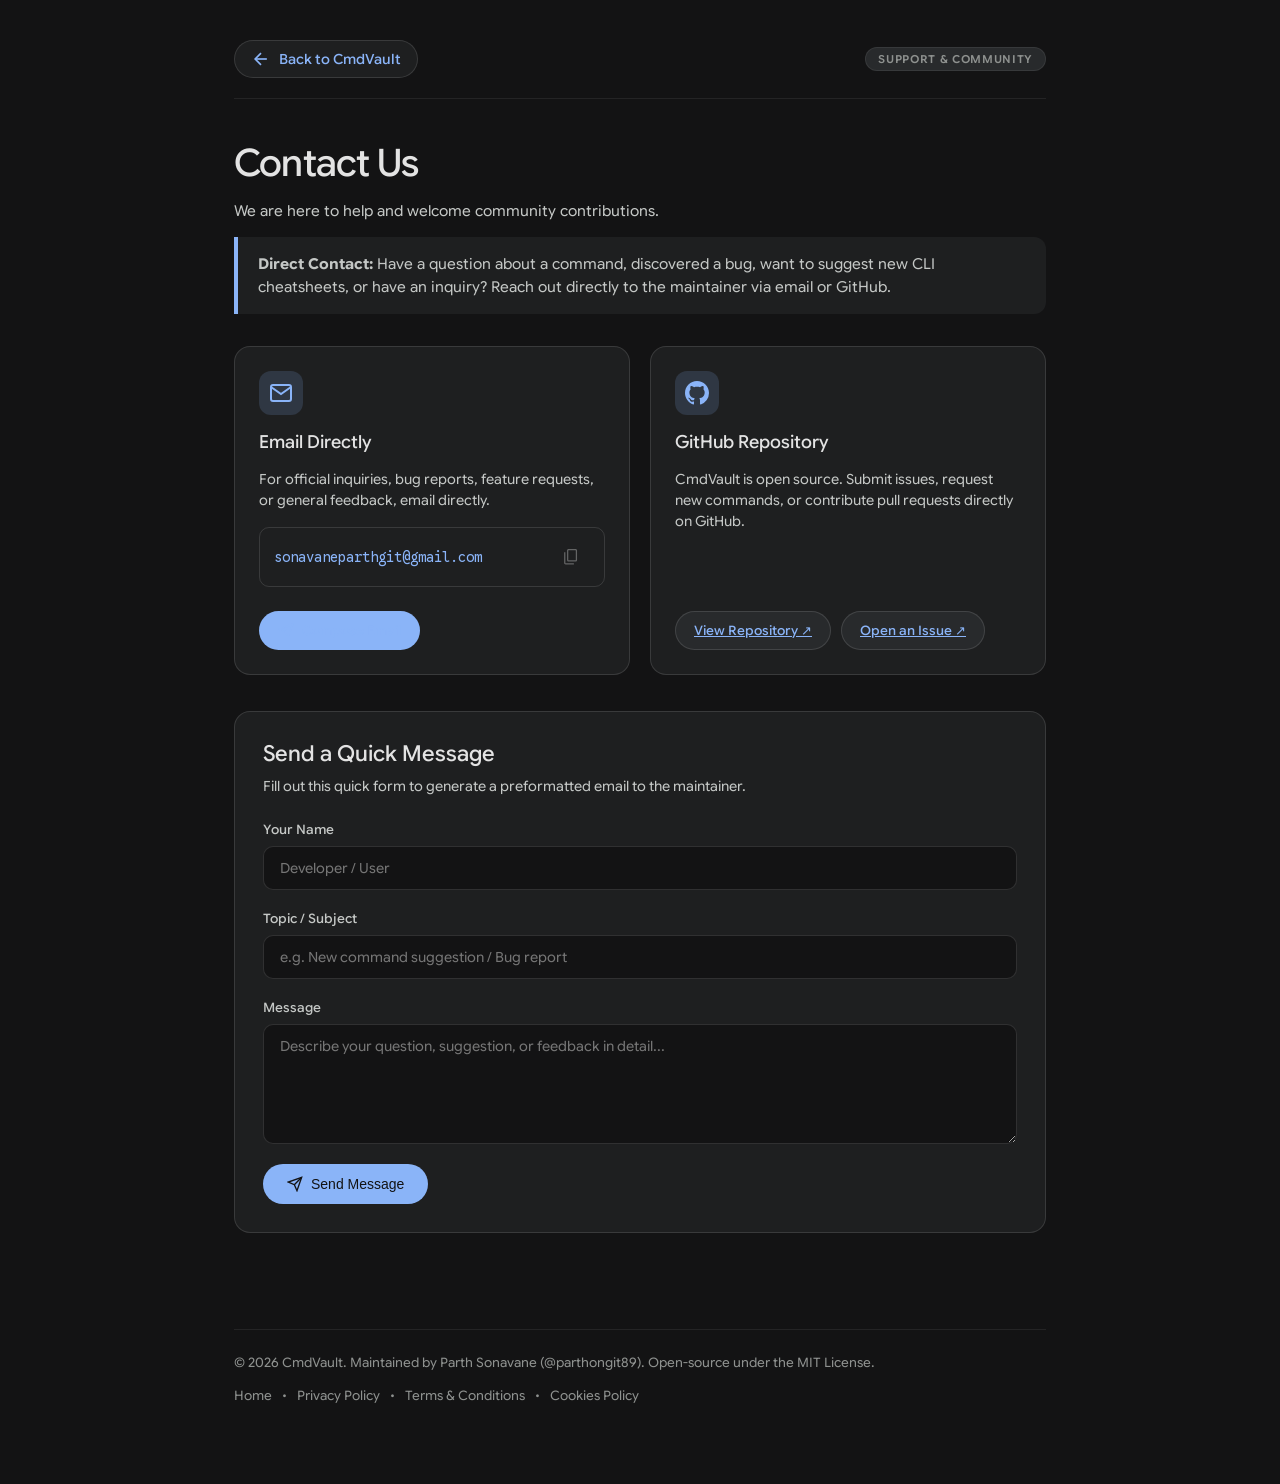
==== contact.html @ c99aa342 "feat(pages): add dedicated contact page and link footer to full pages with maintainer email" ====
<!DOCTYPE html>
<html lang="en">
<head>
  <meta charset="UTF-8" />
  <meta name="viewport" content="width=device-width, initial-scale=1.0" />
  <title>Contact Us - CmdVault</title>
  <meta name="description" content="Get in touch with the CmdVault team. Feedback, command suggestions, support, and inquiries." />
  <link rel="icon" type="image/svg+xml" href="icons/logo-google.svg" />
  <link rel="stylesheet" href="css/style.css" />
  <style>
    .contact-grid {
      display: grid;
      grid-template-columns: repeat(auto-fit, minmax(280px, 1fr));
      gap: 20px;
      margin: 28px 0;
    }
    .contact-card {
      background: var(--g-surface);
      border: 1px solid var(--g-border);
      border-radius: 16px;
      padding: 24px;
      display: flex;
      flex-direction: column;
      gap: 16px;
      transition: all 0.2s ease;
    }
    .contact-card:hover {
      background: var(--g-surface-hover);
      border-color: rgba(138, 180, 248, 0.4);
      transform: translateY(-2px);
    }
    .contact-card-icon {
      width: 44px;
      height: 44px;
      border-radius: 12px;
      background: var(--google-blue-surface);
      display: flex;
      align-items: center;
      justify-content: center;
      color: var(--google-blue);
    }
    .contact-card h3 {
      font-size: 18px;
      font-weight: 500;
      color: var(--text-primary);
      margin: 0;
    }
    .contact-card p {
      font-size: 14px;
      color: var(--text-secondary);
      line-height: 1.5;
      margin: 0;
      flex-grow: 1;
    }
    .contact-btn-group {
      display: flex;
      gap: 10px;
      flex-wrap: wrap;
      margin-top: 8px;
    }
    .contact-action-btn {
      display: inline-flex;
      align-items: center;
      gap: 8px;
      padding: 10px 18px;
      border-radius: 20px;
      font-size: 13px;
      font-weight: 500;
      text-decoration: none;
      transition: all 0.2s ease;
      cursor: pointer;
      border: 1px solid transparent;
    }
    .btn-primary {
      background: var(--google-blue);
      color: #131314;
    }
    .btn-primary:hover {
      background: #aecbfa;
    }
    .btn-secondary {
      background: var(--g-surface-elevated);
      color: var(--text-primary);
      border-color: var(--g-border);
    }
    .btn-secondary:hover {
      background: var(--g-surface-hover);
      border-color: var(--google-blue);
      color: var(--google-blue);
    }
    .email-display-box {
      background: var(--g-code-bg);
      border: 1px solid var(--g-border);
      border-radius: 10px;
      padding: 10px 14px;
      font-family: 'Google Sans Code', monospace;
      font-size: 14px;
      color: var(--google-blue);
      display: flex;
      align-items: center;
      justify-content: space-between;
      gap: 12px;
      word-break: break-all;
    }
    .contact-form-section {
      background: var(--g-surface);
      border: 1px solid var(--g-border);
      border-radius: 16px;
      padding: 28px;
      margin-top: 36px;
    }
    .contact-form-section h2 {
      font-size: 22px;
      font-weight: 500;
      margin-top: 0;
      margin-bottom: 8px;
      color: var(--text-primary);
    }
    .form-group {
      display: flex;
      flex-direction: column;
      gap: 8px;
      margin-bottom: 20px;
    }
    .form-group label {
      font-size: 13px;
      font-weight: 500;
      color: var(--text-secondary);
    }
    .form-control {
      background: var(--g-bg);
      border: 1px solid var(--g-border);
      border-radius: 10px;
      padding: 12px 16px;
      font-size: 14px;
      color: var(--text-primary);
      font-family: inherit;
      outline: none;
      transition: border-color 0.2s ease;
    }
    .form-control:focus {
      border-color: var(--google-blue);
      box-shadow: 0 0 0 2px var(--google-blue-surface);
    }
    textarea.form-control {
      min-height: 120px;
      resize: vertical;
    }
  </style>
</head>
<body class="legal-page">
  <div class="legal-container">
    <header class="legal-header">
      <a href="/" class="back-link">
        <svg width="20" height="20" viewBox="0 0 24 24" fill="none" stroke="currentColor" stroke-width="2">
          <line x1="19" y1="12" x2="5" y2="12"></line>
          <polyline points="12 19 5 12 12 5"></polyline>
        </svg>
        <span>Back to CmdVault</span>
      </a>
      <div class="legal-badge">Support &amp; Community</div>
    </header>

    <main class="legal-content">
      <h1>Contact Us</h1>
      <p class="effective-date">We are here to help and welcome community contributions.</p>

      <div class="callout-box">
        <strong>Direct Contact:</strong> Have a question about a command, discovered a bug, want to suggest new CLI cheatsheets, or have an inquiry? Reach out directly to the maintainer via email or GitHub.
      </div>

      <!-- Quick Contact Cards -->
      <div class="contact-grid">
        <!-- Direct Email Card -->
        <div class="contact-card">
          <div class="contact-card-icon">
            <svg width="24" height="24" viewBox="0 0 24 24" fill="none" stroke="currentColor" stroke-width="2">
              <path d="M4 4h16c1.1 0 2 .9 2 2v12c0 1.1-.9 2-2 2H4c-1.1 0-2-.9-2-2V6c0-1.1.9-2 2-2z"></path>
              <polyline points="22,6 12,13 2,6"></polyline>
            </svg>
          </div>
          <h3>Email Directly</h3>
          <p>For official inquiries, bug reports, feature requests, or general feedback, email directly.</p>
          <div class="email-display-box">
            <span id="email-text">sonavaneparthgit@gmail.com</span>
            <button id="copy-email-btn" class="copy-btn" title="Copy email" aria-label="Copy email address" style="position:static; opacity:1;">
              <img src="icons/copy.svg" alt="Copy" width="16" height="16" />
            </button>
          </div>
          <div class="contact-btn-group">
            <a href="mailto:sonavaneparthgit@gmail.com?subject=CmdVault%20Inquiry" class="contact-action-btn btn-primary">
              <svg width="16" height="16" viewBox="0 0 24 24" fill="none" stroke="currentColor" stroke-width="2">
                <line x1="22" y1="2" x2="11" y2="13"></line>
                <polygon points="22 2 15 22 11 13 2 9 22 2"></polygon>
              </svg>
              <span>Compose Email</span>
            </a>
          </div>
        </div>

        <!-- GitHub Community Card -->
        <div class="contact-card">
          <div class="contact-card-icon">
            <svg width="24" height="24" viewBox="0 0 24 24" fill="currentColor">
              <path d="M12 0C5.37 0 0 5.37 0 12c0 5.31 3.435 9.795 8.205 11.385.6.105.825-.255.825-.57 0-.285-.015-1.23-.015-2.235-3.015.555-3.795-.735-4.035-1.41-.135-.345-.72-1.41-1.23-1.695-.42-.225-1.02-.78-.015-.795.945-.015 1.62.87 1.845 1.23 1.08 1.815 2.805 1.305 3.495.99.105-.78.42-1.305.765-1.605-2.67-.3-5.46-1.335-5.46-5.925 0-1.305.465-2.385 1.23-3.225-.12-.3-.54-1.53.12-3.18 0 0 1.005-.315 3.3 1.23.96-.27 1.98-.405 3-.405s2.04.135 3 .405c2.295-1.56 3.3-1.23 3.3-1.23.66 1.65.24 2.88.12 3.18.765.84 1.23 1.905 1.23 3.225 0 4.605-2.805 5.625-5.475 5.925.435.375.81 1.095.81 2.22 0 1.605-.015 2.895-.015 3.3 0 .315.225.69.825.57A12.02 12.02 0 0024 12c0-6.63-5.37-12-12-12z"/>
            </svg>
          </div>
          <h3>GitHub Repository</h3>
          <p>CmdVault is open source. Submit issues, request new commands, or contribute pull requests directly on GitHub.</p>
          <div class="contact-btn-group" style="margin-top:auto;">
            <a href="https://github.com/parthongit89/CmdValut" target="_blank" rel="noopener noreferrer" class="contact-action-btn btn-secondary">
              <span>View Repository ↗</span>
            </a>
            <a href="https://github.com/parthongit89/CmdValut/issues" target="_blank" rel="noopener noreferrer" class="contact-action-btn btn-secondary">
              <span>Open an Issue ↗</span>
            </a>
          </div>
        </div>
      </div>

      <!-- Quick Message Mailto Generator -->
      <section class="contact-form-section">
        <h2>Send a Quick Message</h2>
        <p style="color: var(--text-secondary); font-size: 14px; margin-bottom: 24px;">Fill out this quick form to generate a preformatted email to the maintainer.</p>
        
        <form id="quick-contact-form" onsubmit="handleContactSubmit(event)">
          <div class="form-group">
            <label for="contact-name">Your Name</label>
            <input type="text" id="contact-name" class="form-control" placeholder="Developer / User" required />
          </div>

          <div class="form-group">
            <label for="contact-subject">Topic / Subject</label>
            <input type="text" id="contact-subject" class="form-control" placeholder="e.g. New command suggestion / Bug report" required />
          </div>

          <div class="form-group">
            <label for="contact-message">Message</label>
            <textarea id="contact-message" class="form-control" placeholder="Describe your question, suggestion, or feedback in detail..." required></textarea>
          </div>

          <button type="submit" class="contact-action-btn btn-primary" style="padding: 12px 24px; font-size: 14px; border: none;">
            <svg width="16" height="16" viewBox="0 0 24 24" fill="none" stroke="currentColor" stroke-width="2">
              <line x1="22" y1="2" x2="11" y2="13"></line>
              <polygon points="22 2 15 22 11 13 2 9 22 2"></polygon>
            </svg>
            <span>Send Message</span>
          </button>
        </form>
      </section>
    </main>

    <footer class="legal-footer">
      <p>&copy; 2026 CmdVault. Maintained by Parth Sonavane (&commat;parthongit89). Open-source under the MIT License.</p>
      <div class="legal-footer-links">
        <a href="/">Home</a>
        <span>•</span>
        <a href="privacy.html">Privacy Policy</a>
        <span>•</span>
        <a href="terms.html">Terms &amp; Conditions</a>
        <span>•</span>
        <a href="cookies.html">Cookies Policy</a>
      </div>
    </footer>
  </div>

  <!-- Script for quick actions -->
  <script>
    const copyBtn = document.getElementById('copy-email-btn');
    if (copyBtn) {
      copyBtn.addEventListener('click', () => {
        navigator.clipboard.writeText('sonavaneparthgit@gmail.com').then(() => {
          const original = copyBtn.innerHTML;
          copyBtn.innerHTML = '<span style="color:#81c995; font-size:12px; font-weight:600;">✓</span>';
          setTimeout(() => { copyBtn.innerHTML = original; }, 2000);
        });
      });
    }

    function handleContactSubmit(e) {
      e.preventDefault();
      const name = encodeURIComponent(document.getElementById('contact-name').value.trim());
      const subject = encodeURIComponent(document.getElementById('contact-subject').value.trim());
      const message = encodeURIComponent(document.getElementById('contact-message').value.trim());
      
      const body = `Hi Parth,%0D%0A%0D%0A${message}%0D%0A%0D%0ARegards,%0D%0A${name}`;
      window.location.href = `mailto:sonavaneparthgit@gmail.com?subject=${subject}&body=${body}`;
    }
  </script>
</body>
</html>
---- css/style.css ----
/* ==========================================================================
   CmdVault - Google Material 3 / Modern Google Aesthetic
   Typography: Google Sans Flex & Google Sans Code
   ========================================================================== */

/* Local Font Declarations */
@font-face {
  font-family: 'Google Sans Flex';
  src: url('../font-familiy/Google_Sans_Flex/GoogleSansFlex-VariableFont_GRAD,ROND,opsz,slnt,wdth,wght.ttf') format('truetype-variations'),
       url('../font-familiy/Google_Sans_Flex/static/GoogleSansFlex_36pt-Regular.ttf') format('truetype');
  font-weight: 100 900;
  font-style: normal;
  font-display: swap;
}

@font-face {
  font-family: 'Google Sans Code';
  src: url('../font-familiy/Google_Sans_Code/static/GoogleSansCode-Regular.ttf') format('truetype');
  font-weight: 400;
  font-style: normal;
  font-display: swap;
}

@font-face {
  font-family: 'Google Sans Code';
  src: url('../font-familiy/Google_Sans_Code/static/GoogleSansCode-Light.ttf') format('truetype');
  font-weight: 300;
  font-style: normal;
  font-display: swap;
}

@font-face {
  font-family: 'Google Sans Code';
  src: url('../font-familiy/Google_Sans_Code/static/GoogleSansCode-Medium.ttf') format('truetype');
  font-weight: 500;
  font-style: normal;
  font-display: swap;
}

@font-face {
  font-family: 'Google Sans Code';
  src: url('../font-familiy/Google_Sans_Code/static/GoogleSansCode-Bold.ttf') format('truetype');
  font-weight: 700;
  font-style: normal;
  font-display: swap;
}

/* ==========================================================================
   Google Design Tokens (Material 3 Dark by Default)
   ========================================================================== */
:root {
  /* Google Dark Theme Palette (Gemini & Google Cloud Dark) */
  --g-bg: #131314;
  --g-surface: #1e1f20;
  --g-surface-elevated: #282a2c;
  --g-surface-hover: #333537;
  --g-surface-active: #3c4043;
  --g-border: rgba(255, 255, 255, 0.12);
  --g-border-subtle: rgba(255, 255, 255, 0.07);
  --g-border-focus: #8ab4f8;

  /* Google Colors */
  --google-blue: #8ab4f8;
  --google-blue-surface: rgba(138, 180, 248, 0.16);
  --google-blue-hover: #aecbfa;
  --google-red: #f28b82;
  --google-yellow: #fdd663;
  --google-green: #81c995;
  --google-green-surface: rgba(129, 201, 149, 0.16);

  /* Typography Text Colors */
  --text-primary: #e3e3e3;
  --text-secondary: #c4c7c5;
  --text-tertiary: #8e918f;
  --text-disabled: #5e6260;

  /* Elevation Shadows */
  --shadow-sm: 0 1px 2px 0 rgba(0, 0, 0, 0.3), 0 1px 3px 1px rgba(0, 0, 0, 0.15);
  --shadow-md: 0 1px 3px 0 rgba(0, 0, 0, 0.3), 0 4px 8px 3px rgba(0, 0, 0, 0.15);
  --shadow-lg: 0 2px 6px 2px rgba(0, 0, 0, 0.3), 0 8px 24px 6px rgba(0, 0, 0, 0.2);

  /* Fonts */
  --font-display: 'Google Sans Flex', -apple-system, BlinkMacSystemFont, "Segoe UI", Roboto, sans-serif;
  --font-code: 'Google Sans Code', ui-monospace, SFMono-Regular, Menlo, Monaco, Consolas, monospace;
}

/* Google Light Theme Palette */
body.light-theme {
  --g-bg: #f8fafd;
  --g-surface: #ffffff;
  --g-surface-elevated: #edf2fa;
  --g-surface-hover: #e3e9f3;
  --g-surface-active: #d7e0ee;
  --g-border: rgba(0, 0, 0, 0.12);
  --g-border-subtle: rgba(0, 0, 0, 0.06);
  --g-border-focus: #1a73e8;

  --google-blue: #1a73e8;
  --google-blue-surface: rgba(26, 115, 232, 0.1);
  --google-blue-hover: #1557b0;
  --google-red: #d93025;
  --google-yellow: #f9ab00;
  --google-green: #188038;
  --google-green-surface: rgba(24, 128, 56, 0.1);

  --text-primary: #1f1f1f;
  --text-secondary: #444746;
  --text-tertiary: #747775;
  --text-disabled: #a8aaa7;

  --shadow-sm: 0 1px 2px 0 rgba(60, 64, 67, 0.3), 0 1px 3px 1px rgba(60, 64, 67, 0.15);
  --shadow-md: 0 1px 3px 0 rgba(60, 64, 67, 0.3), 0 4px 8px 3px rgba(60, 64, 67, 0.15);
  --shadow-lg: 0 2px 6px 2px rgba(60, 64, 67, 0.3), 0 8px 24px 6px rgba(60, 64, 67, 0.2);
}

/* ==========================================================================
   Base Styles & Reset
   ========================================================================== */
*, *::before, *::after {
  box-sizing: border-box;
  margin: 0;
  padding: 0;
}

body {
  background-color: var(--g-bg);
  color: var(--text-primary);
  font-family: var(--font-display);
  min-height: 100vh;
  display: flex;
  flex-direction: column;
  overflow-x: hidden;
  -webkit-font-smoothing: antialiased;
  -moz-osx-font-smoothing: grayscale;
  transition: background-color 0.25s cubic-bezier(0.4, 0, 0.2, 1), color 0.25s cubic-bezier(0.4, 0, 0.2, 1);
}

.app-container {
  width: 100%;
  max-width: 1440px;
  margin: 0 auto;
  min-height: 100vh;
  display: flex;
  flex-direction: column;
  position: relative;
}

/* ==========================================================================
   Header Bar (Google Brand & Pill Search)
   ========================================================================== */
.header-bar {
  display: flex;
  align-items: center;
  justify-content: space-between;
  padding: 24px 56px 20px 56px;
  gap: 28px;
  position: sticky;
  top: 0;
  z-index: 100;
  background-color: var(--g-bg);
  transition: background-color 0.25s ease;
}

/* Brand Logo (Clean, Sharp & Exact to Figma) */
.logo-wrapper {
  display: flex;
  align-items: center;
  gap: 12px;
  text-decoration: none;
  cursor: pointer;
  user-select: none;
  transition: opacity 0.2s ease, transform 0.15s ease;
}

.logo-wrapper:hover {
  opacity: 0.9;
  transform: translateY(-1px);
}

.logo-symbol {
  font-family: var(--font-display);
  font-size: 30px;
  font-weight: 400;
  color: #fff9f9;
  line-height: 1;
  letter-spacing: 0.02em;
  display: inline-flex;
  align-items: center;
  text-shadow: 0 0 20px rgba(255, 255, 255, 0.2);
}

body.light-theme .logo-symbol {
  color: #1a73e8;
  text-shadow: none;
}

.logo-text {
  font-family: var(--font-display);
  font-size: 26px;
  font-weight: 400;
  color: var(--text-primary);
  letter-spacing: -0.01em;
  line-height: 1;
}

/* Google Search Pill */
.search-container {
  flex: 1;
  max-width: 680px;
  height: 52px;
  background-color: var(--g-surface);
  border: 1px solid var(--g-border);
  border-radius: 28px;
  display: flex;
  align-items: center;
  padding: 0 20px 0 24px;
  gap: 14px;
  transition: all 0.2s cubic-bezier(0.4, 0, 0.2, 1);
  box-shadow: var(--shadow-sm);
}

.search-container:hover {
  background-color: var(--g-surface-hover);
  border-color: rgba(255, 255, 255, 0.2);
  box-shadow: var(--shadow-md);
}

body.light-theme .search-container:hover {
  border-color: rgba(0, 0, 0, 0.2);
}

.search-container:focus-within {
  background-color: var(--g-surface);
  border-color: var(--g-border-focus);
  box-shadow: 0 0 0 3px var(--google-blue-surface), var(--shadow-md);
}

.search-icon {
  width: 20px;
  height: 20px;
  opacity: 0.65;
  flex-shrink: 0;
  pointer-events: none;
  filter: brightness(1.2);
}

body.light-theme .search-icon {
  filter: invert(0.6);
}

.search-input {
  width: 100%;
  background: transparent;
  border: none;
  outline: none;
  font-family: var(--font-display);
  font-size: 15px;
  font-weight: 400;
  color: var(--text-primary);
}

.search-input::placeholder {
  color: var(--text-tertiary);
  font-weight: 300;
}

/* Keyboard Shortcut Badge */
.search-kbd {
  font-family: var(--font-code);
  font-size: 11px;
  font-weight: 500;
  color: var(--text-tertiary);
  background: var(--g-surface-elevated);
  border: 1px solid var(--g-border);
  border-radius: 6px;
  padding: 3px 7px;
  user-select: none;
  pointer-events: none;
  transition: opacity 0.2s ease;
}

.search-container:focus-within .search-kbd {
  opacity: 0;
  pointer-events: none;
}

.search-clear {
  background: transparent;
  border: none;
  color: var(--text-tertiary);
  font-size: 18px;
  cursor: pointer;
  display: none;
  padding: 4px;
  border-radius: 50%;
  transition: color 0.15s ease;
}

.search-clear:hover {
  color: var(--text-primary);
}

.search-clear.visible {
  display: block;
}

/* Right Header Actions */
.header-actions {
  display: flex;
  align-items: center;
  gap: 14px;
}

/* Google Material 3 Tonal Button */
.auth-btn {
  height: 48px;
  padding: 0 24px;
  background-color: var(--g-surface-elevated);
  border: 1px solid var(--g-border);
  border-radius: 24px;
  display: flex;
  align-items: center;
  gap: 12px;
  cursor: pointer;
  text-decoration: none;
  box-shadow: var(--shadow-sm);
  transition: all 0.2s cubic-bezier(0.4, 0, 0.2, 1);
}

.auth-btn:hover {
  background-color: var(--g-surface-hover);
  border-color: rgba(255, 255, 255, 0.25);
  box-shadow: var(--shadow-md);
  transform: translateY(-1px);
}

body.light-theme .auth-btn:hover {
  border-color: rgba(0, 0, 0, 0.2);
}

.auth-btn:active {
  transform: translateY(0);
}

.auth-icon {
  width: 22px;
  height: 22px;
  border-radius: 50%;
  object-fit: cover;
  flex-shrink: 0;
}

.auth-label {
  font-size: 14px;
  font-weight: 500;
  color: var(--text-primary);
  white-space: nowrap;
}

/* Logged In Profile */
.user-profile {
  display: none;
  align-items: center;
  gap: 12px;
  background: var(--g-surface-elevated);
  padding: 4px 16px 4px 6px;
  border-radius: 24px;
  border: 1px solid var(--g-border);
}

.user-profile.active {
  display: flex;
}

.user-avatar {
  width: 36px;
  height: 36px;
  border-radius: 50%;
  border: 2px solid var(--google-blue);
  object-fit: cover;
}

.user-details {
  display: flex;
  flex-direction: column;
}

.user-name {
  font-size: 13px;
  font-weight: 500;
  color: var(--text-primary);
  max-width: 120px;
  overflow: hidden;
  text-overflow: ellipsis;
  white-space: nowrap;
}

.logout-link {
  font-size: 11px;
  font-weight: 500;
  color: var(--google-red);
  cursor: pointer;
  text-decoration: none;
}

.logout-link:hover {
  text-decoration: underline;
}

/* Material 3 Icon Button (Theme Toggle) */
.theme-btn {
  height: 48px;
  width: 48px;
  background-color: var(--g-surface-elevated);
  border: 1px solid var(--g-border);
  border-radius: 24px;
  display: flex;
  align-items: center;
  justify-content: center;
  cursor: pointer;
  box-shadow: var(--shadow-sm);
  transition: all 0.2s cubic-bezier(0.4, 0, 0.2, 1);
}

.theme-btn:hover {
  background-color: var(--g-surface-hover);
  border-color: rgba(255, 255, 255, 0.25);
  box-shadow: var(--shadow-md);
  transform: translateY(-1px);
}

body.light-theme .theme-btn:hover {
  border-color: rgba(0, 0, 0, 0.2);
}

.theme-btn:active {
  transform: scale(0.95);
}

.theme-icon {
  width: 20px;
  height: 20px;
  transition: transform 0.3s cubic-bezier(0.4, 0, 0.2, 1);
  filter: brightness(1.2);
}

body.light-theme .theme-icon {
  filter: invert(1);
  transform: rotate(180deg);
}

/* ==========================================================================
   Category Navigation Bar (Google Material 3 Segmented Nav)
   ========================================================================== */
.category-nav-bar {
  background-color: var(--g-surface);
  height: 56px;
  width: 100%;
  display: flex;
  align-items: center;
  padding: 0 56px;
  gap: 12px;
  border-top: 1px solid var(--g-border-subtle);
  border-bottom: 1px solid var(--g-border-subtle);
  overflow-x: auto;
}

.nav-tab {
  font-family: var(--font-display);
  font-size: 14px;
  font-weight: 500;
  color: var(--text-secondary);
  background: transparent;
  border: 1px solid transparent;
  border-radius: 12px;
  padding: 8px 18px;
  cursor: pointer;
  transition: all 0.2s cubic-bezier(0.4, 0, 0.2, 1);
  white-space: nowrap;
}

.nav-tab:hover {
  background-color: var(--g-surface-hover);
  color: var(--text-primary);
}

.nav-tab.active {
  background-color: var(--google-blue-surface);
  color: var(--google-blue);
  border-color: rgba(138, 180, 248, 0.3);
  font-weight: 600;
}

/* ==========================================================================
   Main Content Area
   ========================================================================== */
.main-content {
  flex: 1;
  padding: 48px 56px 80px 56px;
  display: flex;
  flex-direction: column;
}

.section-title-wrap {
  margin-bottom: 40px;
}

.page-title {
  font-size: 40px;
  font-weight: 500;
  color: var(--text-primary);
  margin-bottom: 28px;
  letter-spacing: -0.02em;
}

/* Google Material 3 Filter Chips */
.os-filters-group {
  display: flex;
  align-items: center;
  gap: 12px;
  flex-wrap: wrap;
}

.os-pill {
  height: 40px;
  padding: 0 20px;
  background-color: var(--g-surface);
  border: 1px solid var(--g-border);
  border-radius: 12px;
  display: flex;
  align-items: center;
  gap: 10px;
  cursor: pointer;
  transition: all 0.2s cubic-bezier(0.4, 0, 0.2, 1);
  user-select: none;
}

.os-pill:hover {
  background-color: var(--g-surface-hover);
  border-color: rgba(255, 255, 255, 0.2);
}

body.light-theme .os-pill:hover {
  border-color: rgba(0, 0, 0, 0.2);
}

.os-pill.active {
  background-color: var(--google-blue-surface);
  border-color: var(--google-blue);
  box-shadow: 0 0 12px rgba(138, 180, 248, 0.2);
}

.os-pill img {
  width: 18px;
  height: 18px;
  object-fit: contain;
}

.os-pill span {
  font-size: 14px;
  font-weight: 500;
  color: var(--text-primary);
}

.os-pill.active span {
  color: var(--google-blue);
  font-weight: 600;
}

/* ==========================================================================
   Command Sections & Cards (Google Cloud Shell / DevTools Aesthetic)
   ========================================================================== */
.commands-container {
  display: flex;
  flex-direction: column;
  gap: 56px;
  margin-top: 24px;
}

.command-section {
  display: flex;
  flex-direction: column;
  gap: 24px;
  position: relative;
}

.section-heading {
  font-size: 26px;
  font-weight: 500;
  color: var(--text-primary);
  letter-spacing: -0.01em;
  display: flex;
  align-items: center;
  gap: 10px;
}

.section-heading::before {
  content: '';
  display: inline-block;
  width: 4px;
  height: 24px;
  background: var(--google-blue);
  border-radius: 2px;
}

.section-desc {
  font-size: 18px;
  font-weight: 400;
  color: var(--text-secondary);
  margin-top: -12px;
  margin-bottom: 6px;
  line-height: 1.4;
}

.command-group {
  display: flex;
  flex-direction: column;
  gap: 22px;
}

.command-item {
  display: flex;
  flex-direction: column;
  gap: 12px;
  max-width: 1040px;
}

/* Command Code Box */
.command-box {
  width: 100%;
  min-height: 60px;
  background-color: var(--g-surface);
  border: 1px solid var(--g-border);
  border-radius: 14px;
  display: flex;
  align-items: center;
  justify-content: space-between;
  padding: 14px 24px;
  box-shadow: var(--shadow-sm);
  transition: all 0.2s cubic-bezier(0.4, 0, 0.2, 1);
  position: relative;
}

.command-box:hover {
  border-color: rgba(255, 255, 255, 0.24);
  background-color: var(--g-surface-hover);
  box-shadow: var(--shadow-md);
  transform: translateY(-1px);
}

body.light-theme .command-box:hover {
  border-color: rgba(0, 0, 0, 0.2);
}

.command-code-wrap {
  display: flex;
  align-items: center;
  gap: 14px;
  flex: 1;
  overflow: hidden;
}

.command-prompt {
  font-family: var(--font-code);
  font-size: 16px;
  font-weight: 500;
  color: var(--google-green);
  user-select: none;
  flex-shrink: 0;
}

.command-code {
  font-family: var(--font-code);
  font-size: 17px;
  font-weight: 400;
  color: var(--text-primary);
  white-space: pre-wrap;
  word-break: break-all;
  user-select: all;
  letter-spacing: -0.01em;
}

/* Copy Action Button (Google Material Ripple) */
.copy-btn {
  background: transparent;
  border: none;
  cursor: pointer;
  width: 38px;
  height: 38px;
  display: flex;
  align-items: center;
  justify-content: center;
  border-radius: 50%;
  transition: all 0.15s cubic-bezier(0.4, 0, 0.2, 1);
  margin-left: 16px;
  flex-shrink: 0;
}

.copy-btn:hover {
  background-color: var(--g-surface-active);
}

.copy-btn:active {
  transform: scale(0.92);
}

.copy-btn img,
.copy-btn svg {
  width: 20px;
  height: 20px;
  opacity: 0.65;
  transition: opacity 0.2s ease, transform 0.2s ease;
}

.copy-btn:hover img,
.copy-btn:hover svg {
  opacity: 1;
}

.copy-btn.copied {
  background-color: var(--google-green-surface);
}

.copy-btn.copied svg path {
  fill: var(--google-green);
}

/* Command Explanation */
.command-explanation {
  font-size: 16px;
  font-weight: 400;
  color: var(--text-secondary);
  line-height: 1.45;
  padding-left: 6px;
}

/* Section Divider */
.section-divider {
  width: 100%;
  max-width: 1040px;
  margin-top: 32px;
  border: none;
  border-top: 1px solid var(--g-border-subtle);
}

/* Empty State */
.empty-state {
  display: none;
  flex-direction: column;
  align-items: center;
  justify-content: center;
  padding: 80px 20px;
  text-align: center;
  gap: 16px;
}

.empty-state.visible {
  display: flex;
}

.empty-state-title {
  font-size: 24px;
  font-weight: 500;
  color: var(--text-primary);
}

.empty-state-subtitle {
  font-size: 16px;
  font-weight: 400;
  color: var(--text-tertiary);
}

.reset-search-btn {
  margin-top: 14px;
  padding: 10px 24px;
  background-color: var(--google-blue);
  color: #131314;
  border: none;
  border-radius: 20px;
  font-size: 14px;
  font-weight: 600;
  cursor: pointer;
  box-shadow: var(--shadow-sm);
  transition: all 0.2s cubic-bezier(0.4, 0, 0.2, 1);
}

.reset-search-btn:hover {
  background-color: var(--google-blue-hover);
  box-shadow: var(--shadow-md);
  transform: translateY(-1px);
}

/* ==========================================================================
   Footer
   ========================================================================== */
.footer-bar {
  display: flex;
  flex-direction: column;
  align-items: center;
  justify-content: center;
  gap: 12px;
  padding: 60px 20px 48px 20px;
  margin-top: auto;
  border-top: 1px solid var(--g-border-subtle);
}

.footer-links {
  font-size: 14px;
  font-weight: 500;
  color: var(--text-tertiary);
  display: flex;
  gap: 14px;
  align-items: center;
}

.footer-links a {
  color: inherit;
  text-decoration: none;
  transition: color 0.2s ease;
}

.footer-links a:hover {
  color: var(--google-blue);
}

.footer-copyright {
  font-size: 13px;
  font-weight: 400;
  color: var(--text-disabled);
}

/* ==========================================================================
   Google Material 3 Snackbar (Toast Notification)
   ========================================================================== */
.toast-container {
  position: fixed;
  bottom: 28px;
  left: 50%;
  transform: translateX(-50%);
  z-index: 1000;
  display: flex;
  flex-direction: column;
  align-items: center;
  gap: 10px;
  pointer-events: none;
}

.toast {
  background-color: var(--g-surface-elevated);
  color: var(--text-primary);
  border: 1px solid var(--g-border);
  border-radius: 28px;
  padding: 12px 24px;
  font-size: 14px;
  font-weight: 500;
  box-shadow: var(--shadow-lg);
  display: flex;
  align-items: center;
  gap: 12px;
  opacity: 0;
  transform: translateY(16px) scale(0.96);
  transition: all 0.25s cubic-bezier(0.4, 0, 0.2, 1);
  pointer-events: auto;
}

.toast.show {
  opacity: 1;
  transform: translateY(0) scale(1);
}

.toast-icon {
  color: var(--google-green);
  display: flex;
  align-items: center;
}

/* ==========================================================================
   Responsive Adaptations
   ========================================================================== */
@media (max-width: 1024px) {
  .header-bar {
    padding: 20px 28px;
    flex-wrap: wrap;
  }
  .search-container {
    order: 3;
    max-width: 100%;
    width: 100%;
  }
  .category-nav-bar {
    padding: 0 28px;
  }
  .main-content {
    padding: 36px 28px 60px 28px;
  }
}

@media (max-width: 640px) {
  .header-bar {
    padding: 16px 20px;
    gap: 16px;
  }
  .auth-btn {
    padding: 0 14px;
  }
  .auth-label {
    display: none;
  }
  .category-nav-bar {
    padding: 0 16px;
    gap: 8px;
  }
  .main-content {
    padding: 28px 18px 48px 18px;
  }
  .page-title {
    font-size: 30px;
  }
  .section-heading {
    font-size: 22px;
  }
  .section-desc {
    font-size: 15px;
  }
  .command-code {
    font-size: 15px;
  }
  .command-explanation {
    font-size: 14px;
  }
  .command-box {
    padding: 12px 16px;
  }
  .search-kbd {
    display: none;
  }
}

/* ==========================================================================
   Legal Documents & Consent Subtext (Google Material 3)
   ========================================================================== */
.auth-wrapper {
  display: flex;
  flex-direction: column;
  align-items: flex-end;
  gap: 6px;
}

.auth-legal-subtext {
  font-size: 11px;
  font-weight: 400;
  color: var(--text-tertiary);
  max-width: 250px;
  text-align: right;
  line-height: 1.3;
}

.auth-legal-subtext a {
  color: var(--google-blue);
  text-decoration: none;
  transition: opacity 0.15s ease;
}

.auth-legal-subtext a:hover {
  text-decoration: underline;
}

/* Standalone Legal Page Layout */
.legal-page {
  background-color: var(--g-bg);
  color: var(--text-primary);
  min-height: 100vh;
}

.legal-container {
  max-width: 860px;
  margin: 0 auto;
  padding: 40px 24px 80px 24px;
  display: flex;
  flex-direction: column;
}

.legal-header {
  display: flex;
  align-items: center;
  justify-content: space-between;
  margin-bottom: 40px;
  padding-bottom: 20px;
  border-bottom: 1px solid var(--g-border-subtle);
}

.back-link {
  display: inline-flex;
  align-items: center;
  gap: 8px;
  font-size: 14px;
  font-weight: 500;
  color: var(--google-blue);
  text-decoration: none;
  padding: 8px 16px;
  background: var(--g-surface);
  border: 1px solid var(--g-border);
  border-radius: 20px;
  transition: all 0.2s ease;
}

.back-link:hover {
  background: var(--g-surface-hover);
  transform: translateX(-2px);
}

.legal-badge {
  font-size: 11px;
  font-weight: 600;
  text-transform: uppercase;
  letter-spacing: 0.06em;
  padding: 4px 12px;
  border-radius: 12px;
  background: var(--g-surface-elevated);
  color: var(--text-tertiary);
  border: 1px solid var(--g-border-subtle);
}

.legal-content h1 {
  font-size: 38px;
  font-weight: 500;
  letter-spacing: -0.02em;
  color: var(--text-primary);
  margin-bottom: 12px;
}

.effective-date {
  font-size: 13px;
  color: var(--text-tertiary);
  margin-bottom: 28px;
}

.callout-box {
  background: var(--g-surface);
  border-left: 4px solid var(--google-blue);
  border-radius: 0 12px 12px 0;
  padding: 16px 20px;
  margin-bottom: 32px;
  font-size: 15px;
  line-height: 1.5;
  color: var(--text-secondary);
}

.warning-box {
  background: rgba(242, 139, 130, 0.12);
  border-left: 4px solid var(--google-red);
  border-radius: 0 12px 12px 0;
  padding: 16px 20px;
  margin: 16px 0 20px 0;
  font-size: 14px;
  line-height: 1.5;
  color: var(--google-red);
}

.legal-content section {
  margin-bottom: 36px;
}

.legal-content h2 {
  font-size: 22px;
  font-weight: 500;
  color: var(--text-primary);
  margin-bottom: 14px;
}

.legal-content p {
  font-size: 15px;
  line-height: 1.6;
  color: var(--text-secondary);
  margin-bottom: 14px;
}

.legal-content ul {
  margin: 12px 0 16px 24px;
}

.legal-content li {
  font-size: 15px;
  line-height: 1.6;
  color: var(--text-secondary);
  margin-bottom: 8px;
}

.legal-content a {
  color: var(--google-blue);
  text-decoration: underline;
}

.table-wrap {
  overflow-x: auto;
  margin: 20px 0;
  border-radius: 12px;
  border: 1px solid var(--g-border);
}

.legal-table {
  width: 100%;
  border-collapse: collapse;
  text-align: left;
  font-size: 14px;
}

.legal-table th {
  background: var(--g-surface-elevated);
  padding: 12px 16px;
  font-weight: 600;
  color: var(--text-primary);
  border-bottom: 1px solid var(--g-border);
}

.legal-table td {
  padding: 12px 16px;
  color: var(--text-secondary);
  border-bottom: 1px solid var(--g-border-subtle);
}

.legal-footer {
  margin-top: 60px;
  padding-top: 24px;
  border-top: 1px solid var(--g-border-subtle);
  display: flex;
  align-items: center;
  justify-content: space-between;
  flex-wrap: wrap;
  gap: 16px;
  font-size: 13px;
  color: var(--text-tertiary);
}

.legal-footer-links {
  display: flex;
  align-items: center;
  gap: 10px;
}

.legal-footer-links a {
  color: inherit;
  text-decoration: none;
}

.legal-footer-links a:hover {
  color: var(--google-blue);
}

/* In-App Interactive Legal Modal */
.modal-backdrop {
  position: fixed;
  inset: 0;
  background: rgba(0, 0, 0, 0.65);
  backdrop-filter: blur(4px);
  z-index: 2000;
  display: none;
  align-items: center;
  justify-content: center;
  padding: 20px;
  opacity: 0;
  transition: opacity 0.25s ease;
}

.modal-backdrop.open {
  display: flex;
  opacity: 1;
}

.modal-dialog {
  width: 100%;
  max-width: 780px;
  max-height: 85vh;
  background: var(--g-surface);
  border: 1px solid var(--g-border);
  border-radius: 24px;
  box-shadow: var(--shadow-lg);
  display: flex;
  flex-direction: column;
  overflow: hidden;
  transform: translateY(20px) scale(0.97);
  transition: transform 0.25s cubic-bezier(0.4, 0, 0.2, 1);
}

.modal-backdrop.open .modal-dialog {
  transform: translateY(0) scale(1);
}

.modal-header {
  padding: 20px 28px;
  border-bottom: 1px solid var(--g-border-subtle);
  display: flex;
  align-items: center;
  justify-content: space-between;
}

.modal-title {
  font-size: 20px;
  font-weight: 500;
  color: var(--text-primary);
}

.modal-close {
  background: transparent;
  border: none;
  color: var(--text-tertiary);
  font-size: 24px;
  cursor: pointer;
  padding: 4px 8px;
  border-radius: 50%;
  transition: all 0.15s ease;
}

.modal-close:hover {
  color: var(--text-primary);
  background: var(--g-surface-hover);
}

.modal-body {
  padding: 28px;
  overflow-y: auto;
  font-size: 15px;
  line-height: 1.6;
  color: var(--text-secondary);
}

.modal-footer {
  padding: 16px 28px;
  border-top: 1px solid var(--g-border-subtle);
  display: flex;
  align-items: center;
  justify-content: space-between;
  background: var(--g-surface-elevated);
}

.modal-external-link {
  font-size: 13px;
  color: var(--google-blue);
  text-decoration: none;
}

.modal-external-link:hover {
  text-decoration: underline;
}

.modal-btn {
  padding: 8px 20px;
  background: var(--google-blue);
  color: #131314;
  border: none;
  border-radius: 18px;
  font-size: 14px;
  font-weight: 600;
  cursor: pointer;
}
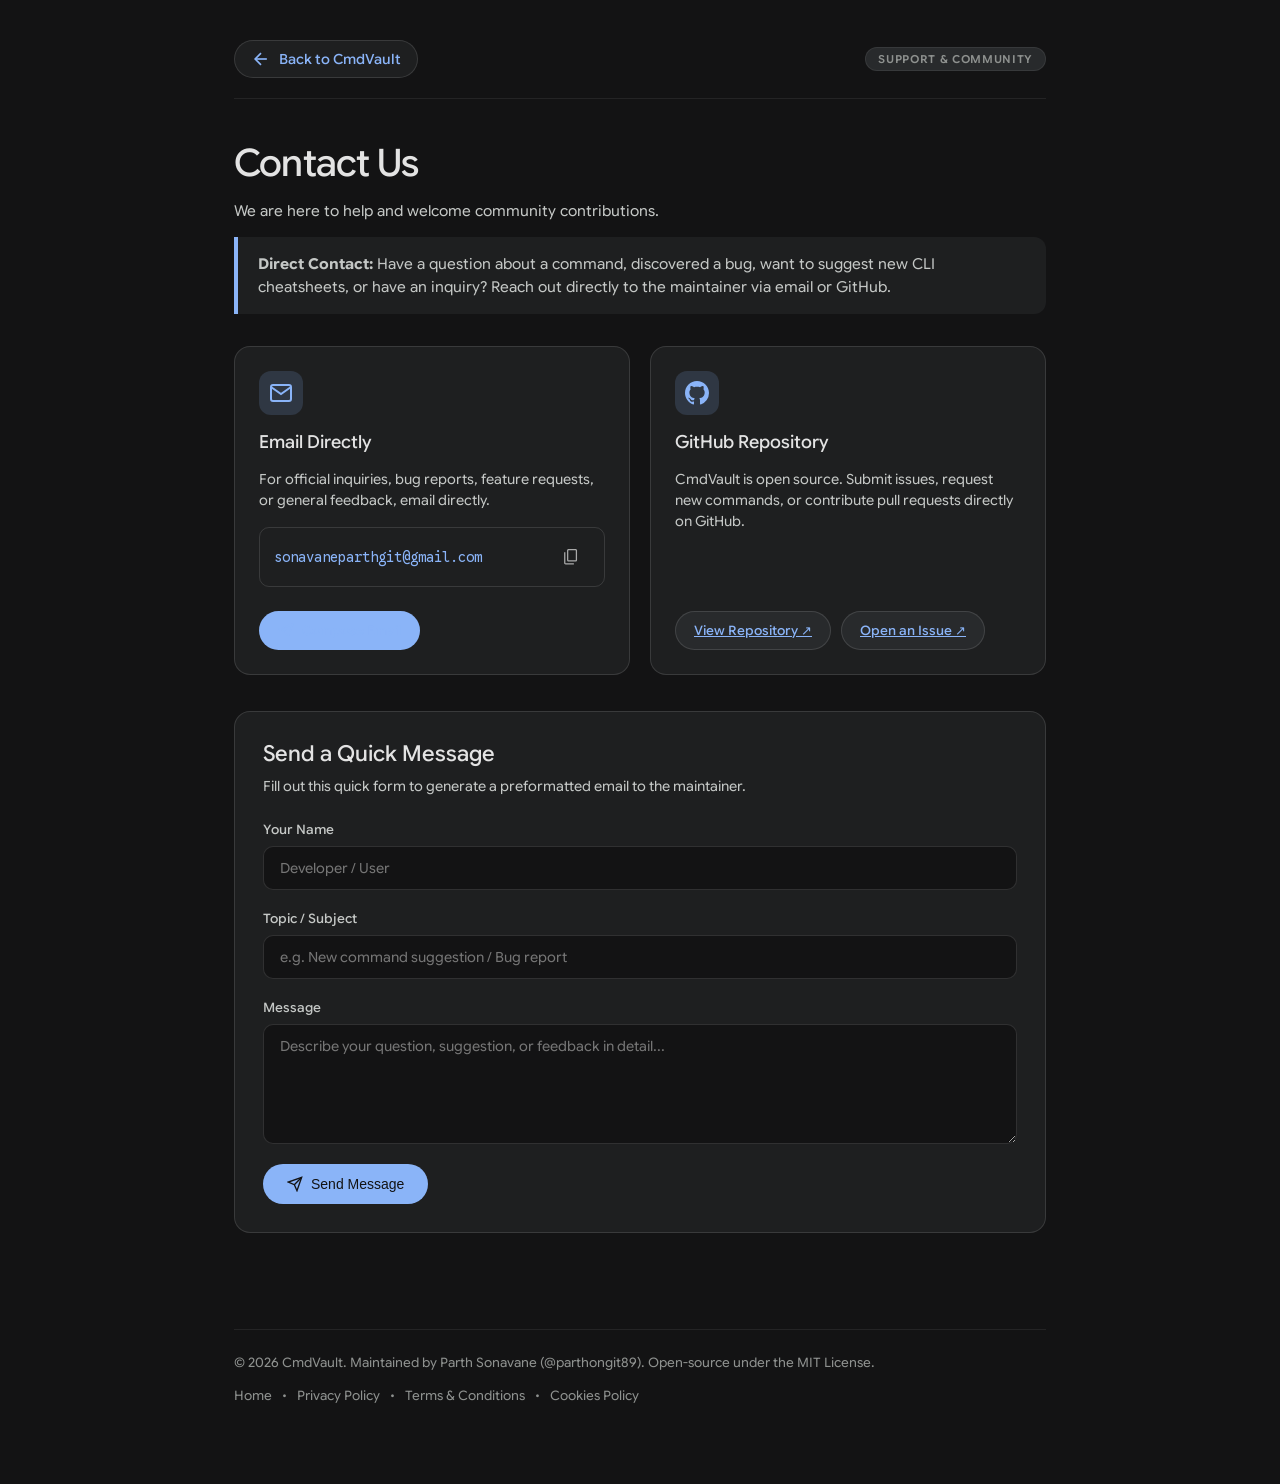
==== commit 0dc939bb: "SEO: Add robots.txt, sitemap.xml, OpenGraph tags, canonical URLs, and brand favicons" ====
--- a/contact.html
+++ b/contact.html
@@ -4,8 +4,11 @@
   <meta charset="UTF-8" />
   <meta name="viewport" content="width=device-width, initial-scale=1.0" />
   <title>Contact Us - CmdVault</title>
-  <meta name="description" content="Get in touch with the CmdVault team. Feedback, command suggestions, support, and inquiries." />
-  <link rel="icon" type="image/svg+xml" href="icons/logo-google.svg" />
+  <meta name="description" content="Get in touch with the CmdVault team. Feedback, command suggestions, support, and developer inquiries." />
+  <link rel="canonical" href="https://cmd-valut.vercel.app/contact.html" />
+  <meta name="theme-color" content="#131314" />
+  <link rel="icon" type="image/png" href="images/logo.png" />
+  <link rel="apple-touch-icon" href="images/logo.png" />
   <link rel="stylesheet" href="css/style.css" />
   <style>
     .contact-grid {
--- a/css/style.css
+++ b/css/style.css
@@ -137,8 +137,6 @@
 
 .app-container {
   width: 100%;
-  max-width: 1440px;
-  margin: 0 auto;
   min-height: 100vh;
   display: flex;
   flex-direction: column;
@@ -149,16 +147,24 @@
    Header Bar (Google Brand & Pill Search)
    ========================================================================== */
 .header-bar {
-  display: flex;
-  align-items: center;
-  justify-content: space-between;
-  padding: 24px 56px 20px 56px;
-  gap: 28px;
+  width: 100%;
+  background-color: var(--g-bg);
+  border-bottom: 1px solid var(--g-border-subtle);
   position: sticky;
   top: 0;
   z-index: 100;
-  background-color: var(--g-bg);
   transition: background-color 0.25s ease;
+}
+
+.header-inner {
+  max-width: 1440px;
+  width: 100%;
+  margin: 0 auto;
+  padding: 20px 56px;
+  display: flex;
+  align-items: center;
+  justify-content: space-between;
+  gap: 28px;
 }
 
 /* Brand Logo (Clean, Sharp & Exact to Figma) */
@@ -241,11 +247,23 @@
   opacity: 0.65;
   flex-shrink: 0;
   pointer-events: none;
-  filter: brightness(1.2);
+  filter: brightness(0) invert(0.85);
+  transition: opacity 0.2s ease;
+}
+
+.search-container:hover .search-icon,
+.search-container:focus-within .search-icon {
+  opacity: 0.95;
 }
 
 body.light-theme .search-icon {
-  filter: invert(0.6);
+  filter: brightness(0);
+  opacity: 0.55;
+}
+
+body.light-theme .search-container:hover .search-icon,
+body.light-theme .search-container:focus-within .search-icon {
+  opacity: 0.9;
 }
 
 .search-input {
@@ -454,14 +472,20 @@
    ========================================================================== */
 .category-nav-bar {
   background-color: var(--g-surface);
+  width: 100%;
+  border-top: 1px solid var(--g-border-subtle);
+  border-bottom: 1px solid var(--g-border-subtle);
+}
+
+.category-nav-inner {
+  max-width: 1440px;
+  width: 100%;
+  margin: 0 auto;
   height: 56px;
-  width: 100%;
   display: flex;
   align-items: center;
   padding: 0 56px;
   gap: 12px;
-  border-top: 1px solid var(--g-border-subtle);
-  border-bottom: 1px solid var(--g-border-subtle);
   overflow-x: auto;
 }
 
@@ -496,6 +520,9 @@
    ========================================================================== */
 .main-content {
   flex: 1;
+  width: 100%;
+  max-width: 1440px;
+  margin: 0 auto;
   padding: 48px 56px 80px 56px;
   display: flex;
   flex-direction: column;
@@ -554,6 +581,24 @@
   width: 18px;
   height: 18px;
   object-fit: contain;
+  opacity: 0.85;
+  transition: all 0.2s ease;
+}
+
+.os-pill:hover img {
+  opacity: 1;
+}
+
+body.light-theme .os-pill img {
+  filter: brightness(0) opacity(0.75);
+}
+
+body.light-theme .os-pill:hover img {
+  filter: brightness(0) opacity(0.95);
+}
+
+body.light-theme .os-pill.active img {
+  filter: brightness(0) opacity(1);
 }
 
 .os-pill span {
@@ -708,17 +753,37 @@
 .copy-btn svg {
   width: 20px;
   height: 20px;
-  opacity: 0.65;
-  transition: opacity 0.2s ease, transform 0.2s ease;
+  opacity: 0.75;
+  filter: brightness(0) invert(0.85);
+  transition: opacity 0.2s ease, transform 0.2s ease, filter 0.2s ease;
 }
 
 .copy-btn:hover img,
 .copy-btn:hover svg {
   opacity: 1;
+  filter: brightness(0) invert(1);
+}
+
+body.light-theme .copy-btn img,
+body.light-theme .copy-btn svg {
+  opacity: 0.65;
+  filter: brightness(0);
+}
+
+body.light-theme .copy-btn:hover img,
+body.light-theme .copy-btn:hover svg {
+  opacity: 0.95;
+  filter: brightness(0);
 }
 
 .copy-btn.copied {
   background-color: var(--google-green-surface);
+}
+
+.copy-btn.copied img,
+.copy-btn.copied svg {
+  filter: none;
+  opacity: 1;
 }
 
 .copy-btn.copied svg path {
@@ -794,14 +859,22 @@
    Footer
    ========================================================================== */
 .footer-bar {
+  width: 100%;
+  margin-top: auto;
+  border-top: 1px solid var(--g-border-subtle);
+  background-color: var(--g-bg);
+  padding: 48px 20px 40px 20px;
+}
+
+.footer-inner {
+  max-width: 1440px;
+  width: 100%;
+  margin: 0 auto;
   display: flex;
   flex-direction: column;
   align-items: center;
   justify-content: center;
   gap: 12px;
-  padding: 60px 20px 48px 20px;
-  margin-top: auto;
-  border-top: 1px solid var(--g-border-subtle);
 }
 
 .footer-links {
@@ -809,8 +882,12 @@
   font-weight: 500;
   color: var(--text-tertiary);
   display: flex;
-  gap: 14px;
-  align-items: center;
+  gap: 12px;
+  align-items: center;
+  justify-content: center;
+  flex-wrap: wrap;
+  text-align: center;
+  line-height: 1.6;
 }
 
 .footer-links a {
@@ -878,8 +955,8 @@
    Responsive Adaptations
    ========================================================================== */
 @media (max-width: 1024px) {
-  .header-bar {
-    padding: 20px 28px;
+  .header-inner {
+    padding: 16px 28px;
     flex-wrap: wrap;
   }
   .search-container {
@@ -887,7 +964,7 @@
     max-width: 100%;
     width: 100%;
   }
-  .category-nav-bar {
+  .category-nav-inner {
     padding: 0 28px;
   }
   .main-content {
@@ -896,8 +973,8 @@
 }
 
 @media (max-width: 640px) {
-  .header-bar {
-    padding: 16px 20px;
+  .header-inner {
+    padding: 14px 20px;
     gap: 16px;
   }
   .auth-btn {
@@ -906,7 +983,7 @@
   .auth-label {
     display: none;
   }
-  .category-nav-bar {
+  .category-nav-inner {
     padding: 0 16px;
     gap: 8px;
   }
